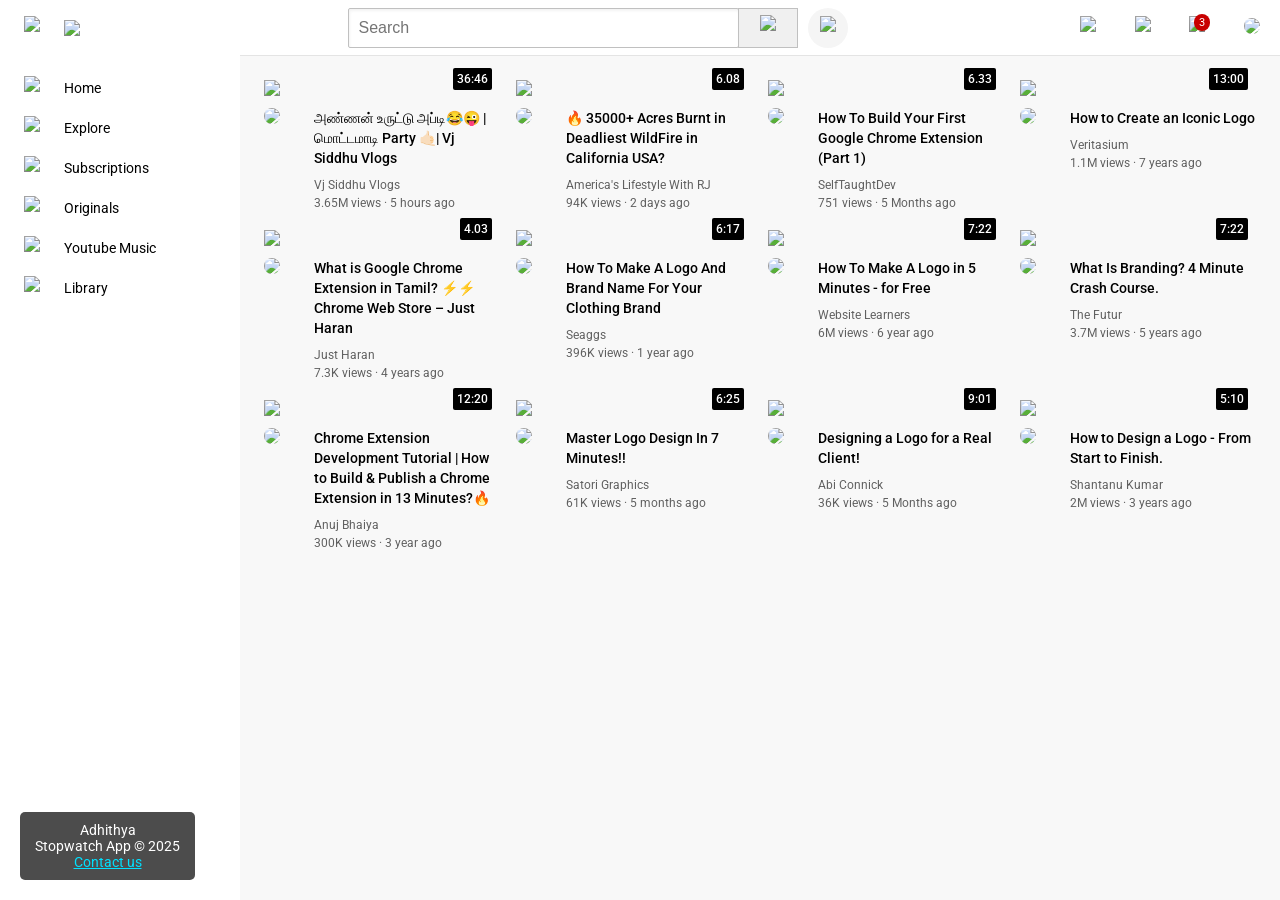
==== index.html @ ae3c33d3 "Create index.html" ====
<!DOCTYPE html>
<html>
    <head>
        <title>
            Youtube Clone
        </title>
        <link rel="preconnect" href="https://fonts.googleapis.com">
        <link rel="preconnect" href="https://fonts.gstatic.com" crossorigin>
        <link href="https://fonts.googleapis.com/css2?family=Roboto:wght@400;500;700&display=swap" rel="stylesheet">
        <link rel="stylesheet" href="youtube-clone-html-css-main/styles/general.css">
        <link rel="stylesheet" href="youtube-clone-html-css-main/styles/header.css">
        <link rel="stylesheet" href="youtube-clone-html-css-main/styles/video.css">
        <link rel="stylesheet" href="youtube-clone-html-css-main/styles/sidebar.css">
    </head>
    <body>
     

        <header class="header">
            <div class="left-section">
                <img class="hamburger-logo" src="icons/hamburger-menu.svg">
                <img class="-logo" src="icons/-logo.gif" style="width: 50;">
            </div>
            <div class="middle-section">
                <input class="search-bar" type="text" placeholder="Search">
                <button class="search-button">
                    <img class="search-icon" src="icons/search.svg">
                    <div class="tooltip">Search</div>
                </button>
                <button class="voice-search-button">
                    <img class="voice-search-icon" src="icons/voice-search-icon.svg">
                    <div class="tooltip">Search with your voice</div>
                </button>
            </div>
            <div class="right-section">
                <div class="upload-icon-container">
                    <img class="upload-icon" src="icons/upload.svg">
                    <div class="tooltip">Create</div>
                </div>
                <div class="youtube-apps-icon-container">
                    <img class="youtube-apps-icon" src="icons/youtube-apps.svg">
                    <div class="tooltip">Youtube apps</div>
                </div>
                <div class="notifications-icon-container">
                    <img class="notifications-icon" src="icons/notifications.svg">
                    <div class="notifications-count">3</div>
                    <div class="tooltip">Notifications</div>
                </div>
               <a href="https://www.linkedin.com/in/adhithya-k-3a6653295?lipi=urn%3Ali%3Apage%3Ad_flagship3_profile_view_base_contact_details%3By1WtShcxSNu%2BGQ4gd4AziQ%3D%3D" target="_blank"> <img class="current-user-picture-icon" src="channel-pictures/my-channel.png"></a>
            </div>
        </header>
        <nav class="sidebar">
            <div class="sidebar-link">
                <img src="icons/home.svg">
                <div>Home</div>
            </div>
            <div class="sidebar-link">
                <img src="icons/explore.svg">
                <div>Explore</div>
            </div>
            <div class="sidebar-link">
                <img src="icons/subscriptions.svg">
                <div>Subscriptions</div>
            </div>
            <div class="sidebar-link">
                <img src="icons/originals.svg">
                <div>Originals</div>
            </div>
            <div class="sidebar-link">
                <img src="icons/youtube-music.svg">
                <div>Youtube Music</div>
            </div>
            <div class="sidebar-link">
                <img src="icons/library.svg">
                <div>Library</div>
            </div>
            <div class="info-details">
                <p style="text-align: center;">Adhithya</p>
                <p>Stopwatch App &copy; 2025</p>
                <p style="text-align: center;"><a href="https://www.linkedin.com/in/adhithya-k-3a6653295?lipi=urn%3Ali%3Apage%3Ad_flagship3_profile_view_base_contact_details%3BVteQeMGeQsmFO7qsarEsOw%3D%3D" target="_blank" style="color: rgb(0, 225, 255);">Contact us </a></p>
            </div>
        </nav>
        <main>
            <section class="video-grid">
                
            <!-- Video cards 1 -> -->

                <div class="video-preview">
                    <div class="thumbnail-row">
                        <a href="https://youtu.be/CMaMKKmS3Z4?si=1f_-nRDfPnjUPB_R" target="_blank" class="video-title-link">
                            <img class="thumbnail" src="thumbnails/thumbnail-1.jpg">
                        </a>
                        <div class="video-time">36:46</div>
                    </div>
                    <div class="video-info-grid">
                        <div class="channel-picture">   
                            <div class="profile-picture-container">
                                <a href="https://www.youtube.com/@VjSiddhuVlog" target="_blank" class="channel-link">
                                    <img class="profile-picture" src="channel-pictures/channel-1.jpg">
                                </a>
                                <div class="channel-tooltip">
                                    <img class="channel-tooltip-picture" src="channel-pictures/channel-1.jpg">
                                    <div class="channel-info-tooltip">
                                        <p class="channel-tooltip-name">Vj Siddhu Vlogs
                                        </p>
                                        <p class="channel-tooltip-stats">3.95M subscribers</p>
                                    </div>
                                </div>
                            </div>                                                                                  
                        </div>
                        <div class="video-info">
                            <a href="https://youtu.be/CMaMKKmS3Z4?si=1f_-nRDfPnjUPB_R" target="_blank" class="video-title-link">
                                <p class="video-title">அண்ணன் உருட்டு அப்டி😂😜 | மொட்டமாடி Party 🤙🏻| Vj Siddhu Vlogs</p>
                            </a>
                            <div class="tooltip-hover">
                                <a href="https://www.youtube.com/@VjSiddhuVlog" target="_blank" class="channel-link">
                                    <p class="video-author">Vj Siddhu Vlogs
                                    </p>
                                </a>                            
                                <p class="video-stats">3.65M views &#183; 5 hours ago</p>
                            </div>
                        </div>
                    </div>
                </div>

                            <!-- Video cards 2 -> -->


                <div class="video-preview">
                    <div class="thumbnail-row">
                        <a href="https://youtu.be/Hmi4TzP9_rs?si=prnJs6POzIrMucr9" target="_blank" class="video-title-link">
                            <img class="thumbnail" src="thumbnails/thumbnail-2.jpg">
                        </a>                        
                        <div class="video-time">6.08</div>
                    </div>
                    <div class="video-info-grid">
                        <div class="channel-picture">
                            <div class="profile-picture-container">
                                <a href="https://www.youtube.com/channel/UCqTSG1c_Pvf1MyWG_rUhBMQ" target="_blank" class="channel-link">
                                    <img class="profile-picture" src="channel-pictures/channel-2.jpg">
                                </a>
                                <div class="channel-tooltip">
                                    <img class="channel-tooltip-picture" src="channel-pictures/channel-2.jpg">
                                    <div class="channel-info-tooltip">
                                        <p class="channel-tooltip-name">America's Lifestyle With RJ</p>
                                        <p class="channel-tooltip-stats">1.12M subscribers</p>
                                    </div>
                                </div>         
                            </div>
                        </div>
                        <div class="video-info">
                            <a href="https://youtu.be/Hmi4TzP9_rs?si=prnJs6POzIrMucr9" target="_blank" class="video-title-link">
                                <p class="video-title">🔥 35000+ Acres Burnt in Deadliest WildFire in California USA?</p>
                            </a>
                            <a href="https://www.youtube.com/channel/UCqTSG1c_Pvf1MyWG_rUhBMQ" target="_blank" class="channel-link">
                                <p class="video-author">America's Lifestyle With RJ</p>
                            </a>                            
                            <p class="video-stats">94K views &#183; 2 days ago</p>
                        </div>
                    </div>
                </div>

                            <!-- Video cards 3 -> -->



                <div class="video-preview">
                    <div class="thumbnail-row">
                        <a href="https://youtu.be/3ehx3HFo9_4?si=J677e0_p5Lvfm_5h" target="_blank" class="video-title-link">
                            <img class="thumbnail" src="thumbnails/thumbnail-3.jpg">
                        </a>                        
                        <div class="video-time">6.33</div>
                    </div>
                    <div class="video-info-grid">
                        <div class="channel-picture">
                            <div class="profile-picture-container">
                                <a href="https://www.youtube.com/@self-taughtdev" target="_blank" class="channel-link">
                                    <img class="profile-picture" src="channel-pictures/channel-3.jpg">
                                </a>
                                <div class="channel-tooltip">
                                    <img class="channel-tooltip-picture" src="channel-pictures/channel-3.jpg">
                                    <div class="channel-info-tooltip">
                                        <p class="channel-tooltip-name">
                                            SelfTaughtDev</p>
                                        <p class="channel-tooltip-stats">15.5K subscribers</p>
                                    </div>
                                </div>
                            </div>
                        </div>
                        <div class="video-info">
                            <a href="https://youtu.be/3ehx3HFo9_4?si=J677e0_p5Lvfm_5h" target="_blank" class="video-title-link">
                                <p class="video-title">How To Build Your First Google Chrome Extension (Part 1)</p></a>
                            <a href="https://www.youtube.com/@self-taughtdev" target="_blank" class="channel-link">
                                <p class="video-author">SelfTaughtDev</p></a>                            
                            <p class="video-stats">751 views &#183; 5 Months ago</p>
                        </div>
                    </div>
                </div>


                            <!-- Video cards 4 -> -->

                <div class="video-preview">
                    <div class="thumbnail-row">
                        <a href="https://youtu.be/kM5ScBw_JEk?si=seyk3LcPkMfWLBf-" target="_blank" class="video-title-link">
                            <img class="thumbnail" src="thumbnails/thumbnail-4.jpg">
                        </a>                        
                        <div class="video-time">13:00</div>
                    </div>
                    <div class="video-info-grid">
                        <div class="channel-picture">
                            <div class="profile-picture-container">
                                <a href="https://www.youtube.com/c/veritasium" target="_blank" class="channel-link">
                                    <img class="profile-picture" src="channel-pictures/channel-4.jpg">
                                </a>
                                <div class="channel-tooltip">
                                    <img class="channel-tooltip-picture" src="channel-pictures/channel-4.jpg">
                                    <div class="channel-info-tooltip">
                                        <p class="channel-tooltip-name">Veritasium</p>
                                        <p class="channel-tooltip-stats">6.50M subscribers</p>
                                    </div>
                                </div>
                            </div>
                        </div>
                        <div class="video-info">
                            <a href="https://youtu.be/kM5ScBw_JEk?si=seyk3LcPkMfWLBf-" target="_blank" class="video-title-link">
                                <p class="video-title">How to Create an Iconic Logo</p>
                            </a>
                            <a href="https://www.youtube.com/c/veritasium" target="_blank" class="channel-link">
                                <p class="video-author">Veritasium</p>
                            </a>                            
                            <p class="video-stats">1.1M views &#183; 7 years ago</p>
                        </div>
                    </div>
                </div>

                            <!-- Video cards 5 -> -->


                <div class="video-preview">
                    <div class="thumbnail-row">
                        <a href="https://youtu.be/ptufCcH710A?si=et20--_warKLgQ0u" target="_blank" class="video-title-link">
                            <img class="thumbnail" src="thumbnails/thumbnail-5.jpg">
                        </a>                        
                        <div class="video-time">4.03</div>
                    </div>
                    <div class="video-info-grid">
                        <div class="channel-picture">
                            <div class="profile-picture-container">
                                <a href="https://www.youtube.com/@JustHaran" target="_blank" class="channel-link">
                                    <img class="profile-picture" src="channel-pictures/channel-5.jpg">
                                </a>
                                <div class="channel-tooltip">
                                    <img class="channel-tooltip-picture" src="channel-pictures/channel-5.jpg">
                                    <div class="channel-info-tooltip">
                                        <p class="channel-tooltip-name">Just Haran</p>
                                        <p class="channel-tooltip-stats">34.3K subscribers</p>
                                    </div>
                                </div>
                            </div>
                        </div>
                        <div class="video-info">
                            <a href="https://youtu.be/ptufCcH710A?si=et20--_warKLgQ0u" target="_blank" class="video-title-link">
                                <p class="video-title">What is Google Chrome Extension in Tamil? ⚡⚡ Chrome Web Store – Just Haran</p></a>
                            <a href="https://www.youtube.com/@JustHaran" target="_blank" class="channel-link">
                                <p class="video-author">Just Haran</p>
                            </a>                            
                            <p class="video-stats">7.3K views &#183; 4 years ago</p>
                        </div>
                    </div>
                </div>

                            <!-- Video cards 6 -> -->

                <div class="video-preview">
                    <div class="thumbnail-row">
                        <a href="https://youtu.be/DgB5VTJvzg4?si=lVCG339XdiGOmxZL" target="_blank" class="video-title-link">
                            <img class="thumbnail" src="thumbnails/thumbnail-6.jpg">
                        </a>                        
                        <div class="video-time">6:17</div>
                    </div>
                    <div class="video-info-grid">
                        <div class="channel-picture">
                            <div class="profile-picture-container">
                                <a href="https://www.youtube.com/@seaggs" target="_blank" class="channel-link">
                                    <img class="profile-picture" src="channel-pictures/channel-6.jpg">
                                </a>
                                <div class="channel-tooltip">
                                    <img class="channel-tooltip-picture" src="channel-pictures/channel-6.jpg">
                                    <div class="channel-info-tooltip">
                                        <p class="channel-tooltip-name">Seaggs</p>
                                        <p class="channel-tooltip-stats">153K subscribers</p>
                                    </div>
                                </div>
                            </div>
                        </div>
                        <div class="video-info">
                            <a href="https://youtu.be/DgB5VTJvzg4?si=lVCG339XdiGOmxZL" target="_blank" class="video-title-link">
                                <p class="video-title">How To Make A Logo And Brand Name For Your Clothing Brand</p></a>
                            <a href="https://www.youtube.com/@seaggs" target="_blank" class="channel-link">
                                <p class="video-author">Seaggs</p>
                            </a>                            
                            <p class="video-stats">396K views &#183; 1 year ago</p>
                        </div>
                    </div>
                </div>
                            <!-- Video cards 7 -> -->


                <div class="video-preview">
                    <div class="thumbnail-row">
                        <a href="https://youtu.be/wVrEeImyg_E?si=zjTmzVFtwUdtkwNs" target="_blank" class="video-title-link">
                            <img class="thumbnail" src="thumbnails/thumbnail-7.jpg">
                        </a>                        
                        <div class="video-time">7:22</div>
                    </div>
                    <div class="video-info-grid">
                        <div class="channel-picture">
                            <div class="profile-picture-container">
                                <a href="https://www.youtube.com/@WebsiteLearners" target="_blank" class="channel-link">
                                    <img class="profile-picture" src="channel-pictures/channel-7.jpg">
                                </a>
                                <div class="channel-tooltip">
                                    <img class="channel-tooltip-picture" src="channel-pictures/channel-7.jpg">
                                    <div class="channel-info-tooltip">
                                        <p class="channel-tooltip-name">Website Learners</p>
                                        <p class="channel-tooltip-stats">6.56M subscribers</p>
                                    </div>
                                </div>
                            </div>
                        </div>
                        <div class="video-info">
                            <a href="https://youtu.be/wVrEeImyg_E?si=zjTmzVFtwUdtkwNs" target="_blank" class="video-title-link">
                                <p class="video-title">How To Make A Logo in 5 Minutes - for Free</p>
                            </a>
                            <a href="https://www.youtube.com/@WebsiteLearners" target="_blank" class="channel-link">
                                <p class="video-author">Website Learners</p>
                            </a>                            
                            <p class="video-stats">6M views &#183; 6 year ago</p>
                        </div>
                    </div>
                </div>

                                <!-- Video cards 8 -> -->


                <div class="video-preview">
                    <div class="thumbnail-row">
                        <a href="https://youtu.be/sO4te2QNsHY?si=ajjjCKynhSDgZb9v" target="_blank" class="video-title-link">
                            <img class="thumbnail" src="thumbnails/thumbnail-8.jpg">
                        </a>                        
                        <div class="video-time">7:22</div>
                    </div>
                    <div class="video-info-grid">
                        <div class="channel-picture">
                            <div class="profile-picture-container">
                                <a href="https://www.youtube.com/@thefutur" target="_blank" class="channel-link">
                                    <img class="profile-picture" src="channel-pictures/channel-8.jpg">
                                </a>
                                <div class="channel-tooltip">
                                    <img class="channel-tooltip-picture" src="channel-pictures/channel-8.jpg">
                                    <div class="channel-info-tooltip">
                                        <p class="channel-tooltip-name">
                                            Website Learners
                                            </p>
                                        <p class="channel-tooltip-stats">2.41M subscribers</p>
                                    </div>
                                </div>
                            </div>
                        </div>
                        <div class="video-info">
                            <a href="https://youtu.be/sO4te2QNsHY?si=ajjjCKynhSDgZb9v" target="_blank" class="video-title-link">
                                <p class="video-title">What Is Branding? 4 Minute Crash Course.</p>
                            </a>
                            <a href="https://www.youtube.com/@thefutur" target="_blank" class="channel-link">
                                <p class="video-author">The Futur</p>
                            </a>
                            <p class="video-stats">3.7M views &#183; 5 years ago</p>
                        </div>
                    </div>
                </div>

                <!-- Video cards 9 -> -->


                <div class="video-preview">
                    <div class="thumbnail-row">
                        <a href="https://youtu.be/gtF2nHVjqFk?si=Ef_u1cssnAe6Bif5" target="_blank" class="video-title-link">
                            <img class="thumbnail" src="thumbnails/thumbnail-9.jpg">
                        </a>                        
                        <div class="video-time">12:20</div>
                    </div>
                    <div class="video-info-grid">
                        <div class="channel-picture">
                            <div class="profile-picture-container">
                                <a href="https://www.youtube.com/@AnujBhaiya" target="_blank" class="channel-link">
                                    <img class="profile-picture" src="channel-pictures/channel-9.jpg">
                                </a>
                                <div class="channel-tooltip">
                                    <img class="channel-tooltip-picture" src="channel-pictures/channel-9.jpg">
                                    <div class="channel-info-tooltip">
                                        <p class="channel-tooltip-name">Anuj Bhaiya</p>
                                        <p class="channel-tooltip-stats">2.63M subscribers</p>
                                    </div>
                                </div>
                            </div>
                        </div>
                        <div class="video-info">
                            <a href="https://youtu.be/gtF2nHVjqFk?si=Ef_u1cssnAe6Bif5" target="_blank" class="video-title-link">
                                <p class="video-title">Chrome Extension Development Tutorial | How to Build & Publish a Chrome Extension in 13 Minutes?🔥</p>
                            </a>
                            <a href="https://www.youtube.com/@AnujBhaiya" target="_blank" class="channel-link">
                                <p class="video-author">Anuj Bhaiya</p></a>
                            <p class="video-stats">300K views &#183; 3 year ago</p>
                        </div>
                    </div>
                </div>

                            <!-- Video cards 10 -> -->

                <div class="video-preview">
                    <div class="thumbnail-row">
                        <a href="https://youtu.be/M_LOV--vwqo?si=SknSGiLSmOjgs3eN" target="_blank" class="video-title-link">
                            <img class="thumbnail" src="thumbnails/thumbnail-10.jpg">
                        </a>                        
                        <div class="video-time">6:25</div>
                    </div>
                    <div class="video-info-grid">
                        <div class="channel-picture">
                            <div class="profile-picture-container">
                                <a href="https://www.youtube.com/@SatoriGraphics" target="_blank" class="channel-link">
                                    <img class="profile-picture" src="channel-pictures/channel-10.jpg">
                                </a>
                                <div class="channel-tooltip">
                                    <img class="channel-tooltip-picture" src="channel-pictures/channel-10.jpg">
                                    <div class="channel-info-tooltip">
                                        <p class="channel-tooltip-name">Satori Graphics</p>
                                        <p class="channel-tooltip-stats">1.36M subscribers</p>
                                    </div>
                                </div>
                            </div>
                        </div>
                        <div class="video-info">
                            <a href="https://youtu.be/M_LOV--vwqo?si=SknSGiLSmOjgs3eN" target="_blank" class="video-title-link">
                                <p class="video-title">Master Logo Design In 7 Minutes!!</p>
                            </a>
                            <a href="https://www.youtube.com/@SatoriGraphics" target="_blank" class="channel-link">
                                <p class="video-author">Satori Graphics</p>
                            </a>                            
                            <p class="video-stats">61K views &#183; 5 months ago</p>
                        </div>
                    </div>
                </div>

                            <!-- Video cards 11 -> -->



                <div class="video-preview">
                    <div class="thumbnail-row">
                        <a href="https://youtu.be/dsWaLh8ESnw?si=bddHm0DS28k1CfIu" target="_blank" class="video-title-link">
                            <img class="thumbnail" src="thumbnails/thumbnail-11.jpg">
                        </a>                    
                        <div class="video-time">9:01</div>
                    </div>
                    <div class="video-info-grid">
                        <div class="channel-picture">
                            <div class="profile-picture-container">
                                <a href="https://www.youtube.com/@abiconnick" target="_blank" class="channel-link">
                                    <img class="profile-picture" src="channel-pictures/channel-11.jpg">
                                </a>
                                <div class="channel-tooltip">
                                    <img class="channel-tooltip-picture" src="channel-pictures/channel-11.jpg">
                                    <div class="channel-info-tooltip">
                                        <p class="channel-tooltip-name">Abi Connick
                                        </p>
                                        <p class="channel-tooltip-stats">279K subscribers</p>
                                    </div>
                                </div>
                            </div>
                        </div>
                        <div class="video-info">
                            <a href="https://youtu.be/dsWaLh8ESnw?si=bddHm0DS28k1CfIu" target="_blank" class="video-title-link">
                                <p class="video-title">Designing a Logo for a Real Client!</p>
                            </a>
                            <a href="https://www.youtube.com/@abiconnick" target="_blank" class="channel-link">
                                <p class="video-author">Abi Connick
                                </p>
                            </a>                            
                            <p class="video-stats">36K views &#183; 5 Months ago</p>
                        </div>
                    </div>
                </div>

                            <!-- Video cards 12 -> -->



                <div class="video-preview">
                    <div class="thumbnail-row">
                        <a href="https://youtu.be/TF4_T7yMTOA?si=L9xnKpq-AgBtlz5s" target="_blank" class="video-title-link">
                            <img class="thumbnail" src="thumbnails/thumbnail-12.jpg">
                        </a>                        
                        <div class="video-time">5:10</div>
                    </div>
                    <div class="video-info-grid">
                        <div class="channel-picture">
                            <div class="profile-picture-container">
                                <a href="https://www.youtube.com/@ShantanuKumar" target="_blank" class="channel-link">
                                    <img class="profile-picture" src="channel-pictures/channel-12.jpg">
                                </a>
                                <div class="channel-tooltip">
                                    <img class="channel-tooltip-picture" src="channel-pictures/channel-12.jpg">
                                    <div class="channel-info-tooltip">
                                        <p class="channel-tooltip-name">
                                            Shantanu Kumar
                                            </p>
                                        <p class="channel-tooltip-stats">331K subscribers</p>
                                    </div>
                                </div>
                            </div>
                        </div>
                        <div class="video-info">
                            <a href="https://youtu.be/TF4_T7yMTOA?si=L9xnKpq-AgBtlz5s" target="_blank" class="video-title-link">
                                <p class="video-title">How to Design a Logo - From Start to Finish.</p>
                            </a>                        
                            <a href="https://www.youtube.com/@ShantanuKumar" target="_blank" class="channel-link">
                                <p class="video-author">
                                    Shantanu Kumar
                                    </p>
                            </a>                            
                            <p class="video-stats">2M views &#183; 3 years ago</p>
                        </div>
                    </div>
                </div>
            </section>
        </main>
    </body>
</html>
---- youtube-clone-html-css-main/styles/general.css ----
p {
    font-family: Roboto, Arial;
    margin-top: 0;
    margin-bottom: 0;
}

body {
    font-family: Roboto, Arial;
    margin: 0;
    padding-top: 80px;
    padding-left: 96px;
    padding-right: 24px;
    background-color: rgb(248, 248, 248);
}

@media (min-width: 1200.1px) {
    /* Either use margin-left or padding-left. Effects of
    both are same. */
    body {
        margin-left: 168px;
        /* padding-left: 280px; */
    } 
}

.info-details {
    position: fixed;
    bottom: 20px;
    left: 20px;
    background: rgba(0, 0, 0, 0.7);
    color: white;
    padding: 10px 15px;
    border-radius: 5px;
    font-size: 14px;
    z-index: 1;
    text-align: right;
}
---- youtube-clone-html-css-main/styles/header.css ----
.header {
    height: 55px;
    display: flex;
    flex-direction: row;
    justify-content: space-between;
    position: fixed;
    top: 0;
    left: 0;
    right: 0;
    background-color: white;
    border-bottom-width: 1px;
    border-bottom-style: solid;
    border-bottom-color: rgb(228, 228, 228);
    z-index: 100;
}

.left-section {
    display: flex;
    align-items: center;
}

.hamburger-logo {
    height: 24px;
    margin-right: 24px;
    margin-left: 24px;
}

.hamburger-logo:hover,
.youtube-logo:hover,
.search-button:hover,
.voice-search-button:hover,
.upload-icon:hover,
.youtube-apps-icon:hover,
.notifications-icon:hover,
.notifications-count:hover,
.current-user-picture-icon:hover {
    cursor: pointer;
}

.youtube-logo {
    height: 20px;
}

.middle-section {
    flex: 1;
    margin-right: 35px;
    margin-left: 70px;
    max-width: 500px;
    display: flex;
    align-items: center;
}

.search-bar {
    flex: 1;
    height: 36px;
    padding-left: 10px;
    font-size: 16px;
    border: 1px solid rgb(192, 192, 192);
    border-radius: 2px;
    box-shadow: inset 1px 2px 3px rgba(0, 0, 0, 0.05);
    width: 0;
}

.search-bar::placeholder {
    font-size: 16px;
}

.search-button {
    height: 40px;
    width: 60px;
    background-color: rgb(240, 240, 240);
    border-width: 1px;
    border-style: solid;
    border-color: rgb(192, 192, 192);
    margin-left: -1px;
    margin-right: 10px;
}

.search-button,
.voice-search-button,
.upload-icon-container,
.youtube-apps-icon-container,
.notifications-icon-container {
    position: relative;
    display: flex;
    justify-content: center;
    align-items: center;
}

.search-icon {
    height: 25px;
}

.search-button .tooltip,
.voice-search-button .tooltip,
.upload-icon-container .tooltip,
.youtube-apps-icon-container .tooltip,
.notifications-icon-container .tooltip{
    position: absolute;
    background-color: gray;
    color: white;
    padding-top: 4px;
    padding-bottom: 4px;
    padding-left: 8px;
    padding-right: 8px;
    border-radius: 2px;
    font-size: 12px;
    bottom: -30px;
    opacity: 0;
    transition: opacity 0.15s;
    pointer-events: none;
    white-space: nowrap;
}

.search-button:hover .tooltip,
.voice-search-button:hover .tooltip,
.upload-icon-container:hover .tooltip,
.youtube-apps-icon-container:hover .tooltip,
.notifications-icon-container:hover .tooltip{
    opacity: 1;
}

.voice-search-button {
    height: 40px;
    width: 40px;
    border-radius: 20px;
    border: none;
    background-color: rgb(245, 245, 245);
}

.voice-search-icon {
    height: 24px;
}

.right-section {
    width: 180px;
    margin-right: 20px;
    display: flex;
    align-items: center;
    justify-content: space-between;
    flex-shrink: 0;
}

.upload-icon {
    height: 24px;
}

.youtube-apps-icon {
    height: 24px;
}

.notifications-icon-container {
    position: relative;
}

.notifications-icon {
    height: 24px;
}

.notifications-count {
    position: absolute;
    right: -5px;
    top: -2px;
    border-radius: 10px;
    background-color: rgb(200, 0, 0);
    color: white;
    font-size: 11px;
    padding-left: 5px;
    padding-right: 5px;
    padding-top: 2px;
    padding-bottom: 2px;
}

.current-user-picture-icon {
    height: 32px;
    border-radius: 16px;
}
---- youtube-clone-html-css-main/styles/video.css ----
.video-grid {
    display: grid;
    grid-template-columns: 1fr 1fr 1fr;
    column-gap: 16px;
    row-gap: 20px;
}

@media (max-width: 750px){
    .video-grid {
        grid-template-columns: 1fr 1fr;
    }
}

@media (min-width: 751px) and (max-width: 999px) {
    .video-grid {
        grid-template-columns: 1fr 1fr 1fr;
    }
}

@media (min-width: 1000px) {
    .video-grid {
        grid-template-columns: 1fr 1fr 1fr 1fr;
    }
    .video-title {
        font-size: 16px;
        line-height: 24px;
    }
    .video-stats,
    .video-author {
        font-size: 14px;
    }
}

.thumbnail {
    width: 100%;
}

.thumbnail-row {
    margin-bottom: 8px;
    position: relative;
}

.video-time {
    font-size: 12px;
    font-weight: 500;
    padding: 4px;
    border-radius: 2px;
    background-color: black;
    color: white;
    position: absolute;
    bottom: 10px;
    right: 8px;
}

.video-info-grid {
    display: grid;
    grid-template-columns: 50px 1fr;
}

.profile-picture {
    width: 36px;
    border-radius: 50px;
}

.video-title-link,
.channel-link {
    text-decoration: none;
    color: black;
}

.video-title {
    margin-top: 0;
    font-size: 14px;
    font-weight: 500;
    line-height: 20px;
    margin-bottom: 10px;
}

.video-author,
.video-stats {
    font-size: 12px;
    color: rgb(96, 96, 96);
}

.video-author {
    margin-bottom: 4px;
}

.thumbnail:hover,
.profile-picture:hover,
.video-title:hover,
.video-author:hover {
    cursor: pointer;
}

.profile-picture-container {
    position: relative;
    display: inline-block;
}

.profile-picture-container:hover .channel-tooltip {
    opacity: 1;
}

.channel-tooltip {
    display: flex;
    flex-direction: row;
    align-items: center;
    background-color: white;
    width: 200px;
    padding: 12px 12px;
    box-shadow: 2px 3px 10px rgba(0, 0, 0, 0.3);
    border-radius: 6px;
    position: absolute;
    top: 50px;
    z-index: 300;
    opacity: 0;
    transition: opacity 0.15s;
    pointer-events: none;   
}

.channel-tooltip-picture {
    width: 50px;
    height: 50px;
    border-radius: 50px;
    margin-right: 8px;
}

.channel-tooltip-name {
    font-family: Roboto, Arial;
    font-weight: bold;
    font-size: 16px;
    margin-bottom: 4px;
}

.channel-tooltip-stats {
    font-family: Roboto, Arial;
    color: rgb(96, 96, 96);
    font-size: 14px;
}
---- youtube-clone-html-css-main/styles/sidebar.css ----
@media (max-width: 1200px) {
    .sidebar {
            position: fixed;
            left: 0;
            bottom: 0;
            top: 55px;
            background-color: white;
            width: 72px;
            z-index: 200;
            padding-top: 5px;
        }
    
    .sidebar-link {
        height: 74px;
        display: flex;
        justify-content: center;
        align-items: center;
        flex-direction: column;
        cursor: pointer;
    }

    .sidebar-link:hover {
        background-color: rgb(235, 235, 235);
    }

    .sidebar-link img {
        height: 24px;
        margin-bottom: 4px;
    }

    .sidebar-link div {
        font-family: Roboto, Arial;
        font-size: 10px;
    }
}

@media (min-width: 1200.1px) {
    .sidebar {
        position: fixed;
        left: 0;
        bottom: 0;
        top: 55px;
        background-color: white;
        width: 240px;
        z-index: 200;
        padding-top: 13px;
    }

    .sidebar-link {
        display: flex;
        flex-direction: row;
        align-items: center;
        cursor: pointer;
        padding: 8px 24px;
    }

    .sidebar-link:hover {
        background-color: rgb(235, 235, 235);
    }
    
    .sidebar-link img {
        height: 24px;
        margin-right: 24px;
    }

    .sidebar-link div {
        font-family: Roboto, Arial;
        font-size: 14px;
    }
}
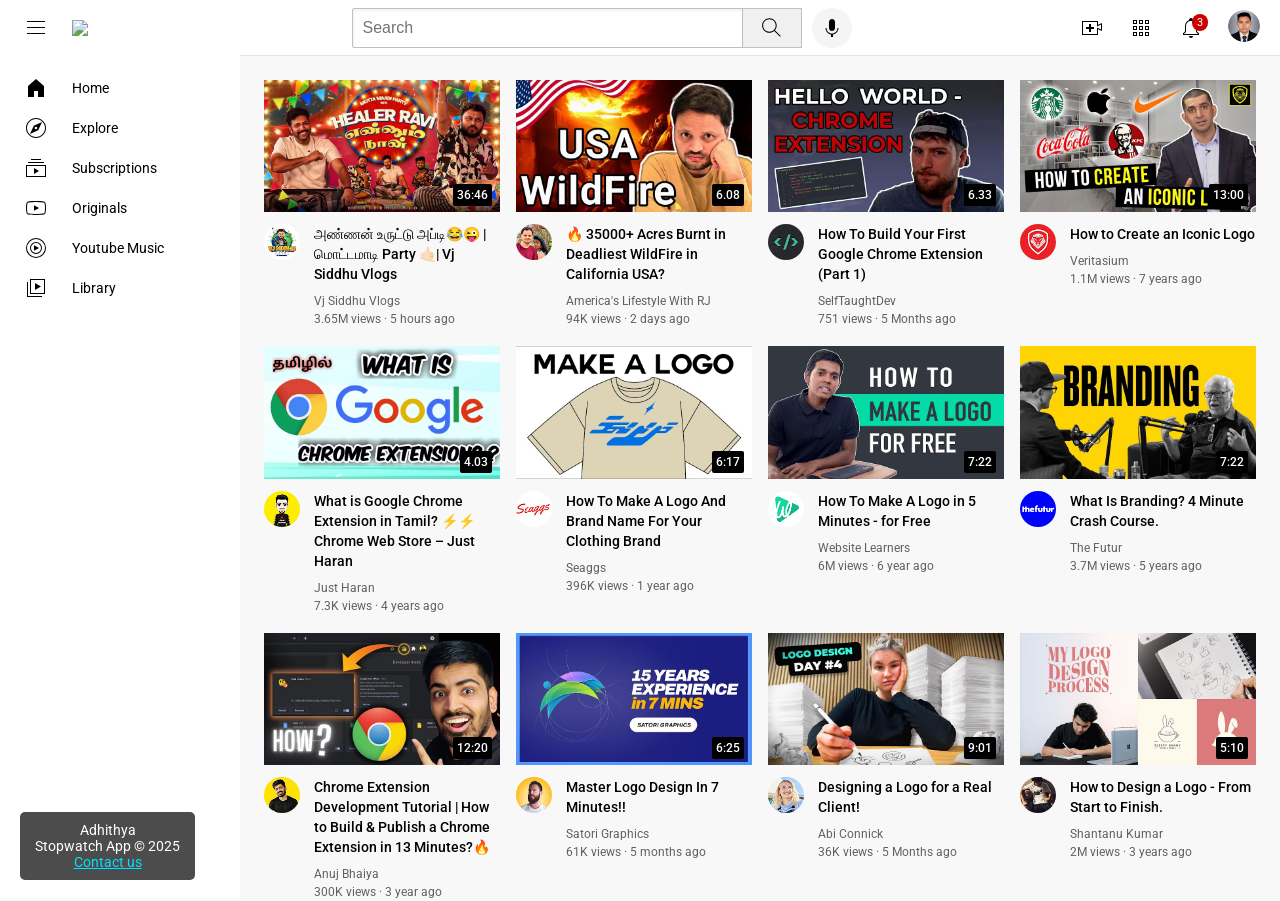
==== commit ba55137a: "Update index.html" ====
--- a/index.html
+++ b/index.html
@@ -17,60 +17,60 @@
 
         <header class="header">
             <div class="left-section">
-                <img class="hamburger-logo" src="icons/hamburger-menu.svg">
-                <img class="-logo" src="icons/-logo.gif" style="width: 50;">
+                <img class="hamburger-logo" src="youtube-clone-html-css-main/icons/hamburger-menu.svg">
+                <img class="-logo" src="youtube-clone-html-css-main/icons/-logo.gif" style="width: 50;">
             </div>
             <div class="middle-section">
                 <input class="search-bar" type="text" placeholder="Search">
                 <button class="search-button">
-                    <img class="search-icon" src="icons/search.svg">
+                    <img class="search-icon" src="youtube-clone-html-css-main/icons/search.svg">
                     <div class="tooltip">Search</div>
                 </button>
                 <button class="voice-search-button">
-                    <img class="voice-search-icon" src="icons/voice-search-icon.svg">
+                    <img class="voice-search-icon" src="youtube-clone-html-css-main/icons/voice-search-icon.svg">
                     <div class="tooltip">Search with your voice</div>
                 </button>
             </div>
             <div class="right-section">
                 <div class="upload-icon-container">
-                    <img class="upload-icon" src="icons/upload.svg">
+                    <img class="upload-icon" src="youtube-clone-html-css-main/icons/upload.svg">
                     <div class="tooltip">Create</div>
                 </div>
                 <div class="youtube-apps-icon-container">
-                    <img class="youtube-apps-icon" src="icons/youtube-apps.svg">
+                    <img class="youtube-apps-icon" src="youtube-clone-html-css-main/icons/youtube-apps.svg">
                     <div class="tooltip">Youtube apps</div>
                 </div>
                 <div class="notifications-icon-container">
-                    <img class="notifications-icon" src="icons/notifications.svg">
+                    <img class="notifications-icon" src="youtube-clone-html-css-main/icons/notifications.svg">
                     <div class="notifications-count">3</div>
                     <div class="tooltip">Notifications</div>
                 </div>
-               <a href="https://www.linkedin.com/in/adhithya-k-3a6653295?lipi=urn%3Ali%3Apage%3Ad_flagship3_profile_view_base_contact_details%3By1WtShcxSNu%2BGQ4gd4AziQ%3D%3D" target="_blank"> <img class="current-user-picture-icon" src="channel-pictures/my-channel.png"></a>
+               <a href="https://www.linkedin.com/in/adhithya-k-3a6653295?lipi=urn%3Ali%3Apage%3Ad_flagship3_profile_view_base_contact_details%3By1WtShcxSNu%2BGQ4gd4AziQ%3D%3D" target="_blank"> <img class="current-user-picture-icon" src="youtube-clone-html-css-main/channel-pictures/my-channel.png"></a>
             </div>
         </header>
         <nav class="sidebar">
             <div class="sidebar-link">
-                <img src="icons/home.svg">
+                <img src="youtube-clone-html-css-main/icons/home.svg">
                 <div>Home</div>
             </div>
             <div class="sidebar-link">
-                <img src="icons/explore.svg">
+                <img src="youtube-clone-html-css-main/icons/explore.svg">
                 <div>Explore</div>
             </div>
             <div class="sidebar-link">
-                <img src="icons/subscriptions.svg">
+                <img src="youtube-clone-html-css-main/icons/subscriptions.svg">
                 <div>Subscriptions</div>
             </div>
             <div class="sidebar-link">
-                <img src="icons/originals.svg">
+                <img src="youtube-clone-html-css-main/icons/originals.svg">
                 <div>Originals</div>
             </div>
             <div class="sidebar-link">
-                <img src="icons/youtube-music.svg">
+                <img src="youtube-clone-html-css-main/icons/youtube-music.svg">
                 <div>Youtube Music</div>
             </div>
             <div class="sidebar-link">
-                <img src="icons/library.svg">
+                <img src="youtube-clone-html-css-main/icons/library.svg">
                 <div>Library</div>
             </div>
             <div class="info-details">
@@ -87,7 +87,7 @@
                 <div class="video-preview">
                     <div class="thumbnail-row">
                         <a href="https://youtu.be/CMaMKKmS3Z4?si=1f_-nRDfPnjUPB_R" target="_blank" class="video-title-link">
-                            <img class="thumbnail" src="thumbnails/thumbnail-1.jpg">
+                            <img class="thumbnail" src="youtube-clone-html-css-main/thumbnails/thumbnail-1.jpg">
                         </a>
                         <div class="video-time">36:46</div>
                     </div>
@@ -95,10 +95,10 @@
                         <div class="channel-picture">   
                             <div class="profile-picture-container">
                                 <a href="https://www.youtube.com/@VjSiddhuVlog" target="_blank" class="channel-link">
-                                    <img class="profile-picture" src="channel-pictures/channel-1.jpg">
-                                </a>
-                                <div class="channel-tooltip">
-                                    <img class="channel-tooltip-picture" src="channel-pictures/channel-1.jpg">
+                                    <img class="profile-picture" src="youtube-clone-html-css-main/channel-pictures/channel-1.jpg">
+                                </a>
+                                <div class="channel-tooltip">
+                                    <img class="channel-tooltip-picture" src="youtube-clone-html-css-main/channel-pictures/channel-1.jpg">
                                     <div class="channel-info-tooltip">
                                         <p class="channel-tooltip-name">Vj Siddhu Vlogs
                                         </p>
@@ -128,7 +128,7 @@
                 <div class="video-preview">
                     <div class="thumbnail-row">
                         <a href="https://youtu.be/Hmi4TzP9_rs?si=prnJs6POzIrMucr9" target="_blank" class="video-title-link">
-                            <img class="thumbnail" src="thumbnails/thumbnail-2.jpg">
+                            <img class="thumbnail" src="youtube-clone-html-css-main/thumbnails/thumbnail-2.jpg">
                         </a>                        
                         <div class="video-time">6.08</div>
                     </div>
@@ -136,10 +136,10 @@
                         <div class="channel-picture">
                             <div class="profile-picture-container">
                                 <a href="https://www.youtube.com/channel/UCqTSG1c_Pvf1MyWG_rUhBMQ" target="_blank" class="channel-link">
-                                    <img class="profile-picture" src="channel-pictures/channel-2.jpg">
-                                </a>
-                                <div class="channel-tooltip">
-                                    <img class="channel-tooltip-picture" src="channel-pictures/channel-2.jpg">
+                                    <img class="profile-picture" src="youtube-clone-html-css-main/channel-pictures/channel-2.jpg">
+                                </a>
+                                <div class="channel-tooltip">
+                                    <img class="channel-tooltip-picture" src="youtube-clone-html-css-main/channel-pictures/channel-2.jpg">
                                     <div class="channel-info-tooltip">
                                         <p class="channel-tooltip-name">America's Lifestyle With RJ</p>
                                         <p class="channel-tooltip-stats">1.12M subscribers</p>
@@ -166,7 +166,7 @@
                 <div class="video-preview">
                     <div class="thumbnail-row">
                         <a href="https://youtu.be/3ehx3HFo9_4?si=J677e0_p5Lvfm_5h" target="_blank" class="video-title-link">
-                            <img class="thumbnail" src="thumbnails/thumbnail-3.jpg">
+                            <img class="thumbnail" src="youtube-clone-html-css-main/thumbnails/thumbnail-3.jpg">
                         </a>                        
                         <div class="video-time">6.33</div>
                     </div>
@@ -174,10 +174,10 @@
                         <div class="channel-picture">
                             <div class="profile-picture-container">
                                 <a href="https://www.youtube.com/@self-taughtdev" target="_blank" class="channel-link">
-                                    <img class="profile-picture" src="channel-pictures/channel-3.jpg">
-                                </a>
-                                <div class="channel-tooltip">
-                                    <img class="channel-tooltip-picture" src="channel-pictures/channel-3.jpg">
+                                    <img class="profile-picture" src="youtube-clone-html-css-main/channel-pictures/channel-3.jpg">
+                                </a>
+                                <div class="channel-tooltip">
+                                    <img class="channel-tooltip-picture" src="youtube-clone-html-css-main/channel-pictures/channel-3.jpg">
                                     <div class="channel-info-tooltip">
                                         <p class="channel-tooltip-name">
                                             SelfTaughtDev</p>
@@ -202,7 +202,7 @@
                 <div class="video-preview">
                     <div class="thumbnail-row">
                         <a href="https://youtu.be/kM5ScBw_JEk?si=seyk3LcPkMfWLBf-" target="_blank" class="video-title-link">
-                            <img class="thumbnail" src="thumbnails/thumbnail-4.jpg">
+                            <img class="thumbnail" src="youtube-clone-html-css-main/thumbnails/thumbnail-4.jpg">
                         </a>                        
                         <div class="video-time">13:00</div>
                     </div>
@@ -210,10 +210,10 @@
                         <div class="channel-picture">
                             <div class="profile-picture-container">
                                 <a href="https://www.youtube.com/c/veritasium" target="_blank" class="channel-link">
-                                    <img class="profile-picture" src="channel-pictures/channel-4.jpg">
-                                </a>
-                                <div class="channel-tooltip">
-                                    <img class="channel-tooltip-picture" src="channel-pictures/channel-4.jpg">
+                                    <img class="profile-picture" src="youtube-clone-html-css-main/channel-pictures/channel-4.jpg">
+                                </a>
+                                <div class="channel-tooltip">
+                                    <img class="channel-tooltip-picture" src="youtube-clone-html-css-main/channel-pictures/channel-4.jpg">
                                     <div class="channel-info-tooltip">
                                         <p class="channel-tooltip-name">Veritasium</p>
                                         <p class="channel-tooltip-stats">6.50M subscribers</p>
@@ -239,7 +239,7 @@
                 <div class="video-preview">
                     <div class="thumbnail-row">
                         <a href="https://youtu.be/ptufCcH710A?si=et20--_warKLgQ0u" target="_blank" class="video-title-link">
-                            <img class="thumbnail" src="thumbnails/thumbnail-5.jpg">
+                            <img class="thumbnail" src="youtube-clone-html-css-main/thumbnails/thumbnail-5.jpg">
                         </a>                        
                         <div class="video-time">4.03</div>
                     </div>
@@ -247,10 +247,10 @@
                         <div class="channel-picture">
                             <div class="profile-picture-container">
                                 <a href="https://www.youtube.com/@JustHaran" target="_blank" class="channel-link">
-                                    <img class="profile-picture" src="channel-pictures/channel-5.jpg">
-                                </a>
-                                <div class="channel-tooltip">
-                                    <img class="channel-tooltip-picture" src="channel-pictures/channel-5.jpg">
+                                    <img class="profile-picture" src="youtube-clone-html-css-main/channel-pictures/channel-5.jpg">
+                                </a>
+                                <div class="channel-tooltip">
+                                    <img class="channel-tooltip-picture" src="youtube-clone-html-css-main/channel-pictures/channel-5.jpg">
                                     <div class="channel-info-tooltip">
                                         <p class="channel-tooltip-name">Just Haran</p>
                                         <p class="channel-tooltip-stats">34.3K subscribers</p>
@@ -274,7 +274,7 @@
                 <div class="video-preview">
                     <div class="thumbnail-row">
                         <a href="https://youtu.be/DgB5VTJvzg4?si=lVCG339XdiGOmxZL" target="_blank" class="video-title-link">
-                            <img class="thumbnail" src="thumbnails/thumbnail-6.jpg">
+                            <img class="thumbnail" src="youtube-clone-html-css-main/thumbnails/thumbnail-6.jpg">
                         </a>                        
                         <div class="video-time">6:17</div>
                     </div>
@@ -282,10 +282,10 @@
                         <div class="channel-picture">
                             <div class="profile-picture-container">
                                 <a href="https://www.youtube.com/@seaggs" target="_blank" class="channel-link">
-                                    <img class="profile-picture" src="channel-pictures/channel-6.jpg">
-                                </a>
-                                <div class="channel-tooltip">
-                                    <img class="channel-tooltip-picture" src="channel-pictures/channel-6.jpg">
+                                    <img class="profile-picture" src="youtube-clone-html-css-main/channel-pictures/channel-6.jpg">
+                                </a>
+                                <div class="channel-tooltip">
+                                    <img class="channel-tooltip-picture" src="youtube-clone-html-css-main/channel-pictures/channel-6.jpg">
                                     <div class="channel-info-tooltip">
                                         <p class="channel-tooltip-name">Seaggs</p>
                                         <p class="channel-tooltip-stats">153K subscribers</p>
@@ -309,7 +309,7 @@
                 <div class="video-preview">
                     <div class="thumbnail-row">
                         <a href="https://youtu.be/wVrEeImyg_E?si=zjTmzVFtwUdtkwNs" target="_blank" class="video-title-link">
-                            <img class="thumbnail" src="thumbnails/thumbnail-7.jpg">
+                            <img class="thumbnail" src="youtube-clone-html-css-main/thumbnails/thumbnail-7.jpg">
                         </a>                        
                         <div class="video-time">7:22</div>
                     </div>
@@ -317,10 +317,10 @@
                         <div class="channel-picture">
                             <div class="profile-picture-container">
                                 <a href="https://www.youtube.com/@WebsiteLearners" target="_blank" class="channel-link">
-                                    <img class="profile-picture" src="channel-pictures/channel-7.jpg">
-                                </a>
-                                <div class="channel-tooltip">
-                                    <img class="channel-tooltip-picture" src="channel-pictures/channel-7.jpg">
+                                    <img class="profile-picture" src="youtube-clone-html-css-main/channel-pictures/channel-7.jpg">
+                                </a>
+                                <div class="channel-tooltip">
+                                    <img class="channel-tooltip-picture" src="youtube-clone-html-css-main/channel-pictures/channel-7.jpg">
                                     <div class="channel-info-tooltip">
                                         <p class="channel-tooltip-name">Website Learners</p>
                                         <p class="channel-tooltip-stats">6.56M subscribers</p>
@@ -346,7 +346,7 @@
                 <div class="video-preview">
                     <div class="thumbnail-row">
                         <a href="https://youtu.be/sO4te2QNsHY?si=ajjjCKynhSDgZb9v" target="_blank" class="video-title-link">
-                            <img class="thumbnail" src="thumbnails/thumbnail-8.jpg">
+                            <img class="thumbnail" src="youtube-clone-html-css-main/thumbnails/thumbnail-8.jpg">
                         </a>                        
                         <div class="video-time">7:22</div>
                     </div>
@@ -354,10 +354,10 @@
                         <div class="channel-picture">
                             <div class="profile-picture-container">
                                 <a href="https://www.youtube.com/@thefutur" target="_blank" class="channel-link">
-                                    <img class="profile-picture" src="channel-pictures/channel-8.jpg">
-                                </a>
-                                <div class="channel-tooltip">
-                                    <img class="channel-tooltip-picture" src="channel-pictures/channel-8.jpg">
+                                    <img class="profile-picture" src="youtube-clone-html-css-main/channel-pictures/channel-8.jpg">
+                                </a>
+                                <div class="channel-tooltip">
+                                    <img class="channel-tooltip-picture" src="youtube-clone-html-css-main/channel-pictures/channel-8.jpg">
                                     <div class="channel-info-tooltip">
                                         <p class="channel-tooltip-name">
                                             Website Learners
@@ -385,7 +385,7 @@
                 <div class="video-preview">
                     <div class="thumbnail-row">
                         <a href="https://youtu.be/gtF2nHVjqFk?si=Ef_u1cssnAe6Bif5" target="_blank" class="video-title-link">
-                            <img class="thumbnail" src="thumbnails/thumbnail-9.jpg">
+                            <img class="thumbnail" src="youtube-clone-html-css-main/thumbnails/thumbnail-9.jpg">
                         </a>                        
                         <div class="video-time">12:20</div>
                     </div>
@@ -393,10 +393,10 @@
                         <div class="channel-picture">
                             <div class="profile-picture-container">
                                 <a href="https://www.youtube.com/@AnujBhaiya" target="_blank" class="channel-link">
-                                    <img class="profile-picture" src="channel-pictures/channel-9.jpg">
-                                </a>
-                                <div class="channel-tooltip">
-                                    <img class="channel-tooltip-picture" src="channel-pictures/channel-9.jpg">
+                                    <img class="profile-picture" src="youtube-clone-html-css-main/channel-pictures/channel-9.jpg">
+                                </a>
+                                <div class="channel-tooltip">
+                                    <img class="channel-tooltip-picture" src="youtube-clone-html-css-main/channel-pictures/channel-9.jpg">
                                     <div class="channel-info-tooltip">
                                         <p class="channel-tooltip-name">Anuj Bhaiya</p>
                                         <p class="channel-tooltip-stats">2.63M subscribers</p>
@@ -420,7 +420,7 @@
                 <div class="video-preview">
                     <div class="thumbnail-row">
                         <a href="https://youtu.be/M_LOV--vwqo?si=SknSGiLSmOjgs3eN" target="_blank" class="video-title-link">
-                            <img class="thumbnail" src="thumbnails/thumbnail-10.jpg">
+                            <img class="thumbnail" src="youtube-clone-html-css-main/thumbnails/thumbnail-10.jpg">
                         </a>                        
                         <div class="video-time">6:25</div>
                     </div>
@@ -428,10 +428,10 @@
                         <div class="channel-picture">
                             <div class="profile-picture-container">
                                 <a href="https://www.youtube.com/@SatoriGraphics" target="_blank" class="channel-link">
-                                    <img class="profile-picture" src="channel-pictures/channel-10.jpg">
-                                </a>
-                                <div class="channel-tooltip">
-                                    <img class="channel-tooltip-picture" src="channel-pictures/channel-10.jpg">
+                                    <img class="profile-picture" src="youtube-clone-html-css-main/channel-pictures/channel-10.jpg">
+                                </a>
+                                <div class="channel-tooltip">
+                                    <img class="channel-tooltip-picture" src="youtube-clone-html-css-main/channel-pictures/channel-10.jpg">
                                     <div class="channel-info-tooltip">
                                         <p class="channel-tooltip-name">Satori Graphics</p>
                                         <p class="channel-tooltip-stats">1.36M subscribers</p>
@@ -458,7 +458,7 @@
                 <div class="video-preview">
                     <div class="thumbnail-row">
                         <a href="https://youtu.be/dsWaLh8ESnw?si=bddHm0DS28k1CfIu" target="_blank" class="video-title-link">
-                            <img class="thumbnail" src="thumbnails/thumbnail-11.jpg">
+                            <img class="thumbnail" src="youtube-clone-html-css-main/thumbnails/thumbnail-11.jpg">
                         </a>                    
                         <div class="video-time">9:01</div>
                     </div>
@@ -466,10 +466,10 @@
                         <div class="channel-picture">
                             <div class="profile-picture-container">
                                 <a href="https://www.youtube.com/@abiconnick" target="_blank" class="channel-link">
-                                    <img class="profile-picture" src="channel-pictures/channel-11.jpg">
-                                </a>
-                                <div class="channel-tooltip">
-                                    <img class="channel-tooltip-picture" src="channel-pictures/channel-11.jpg">
+                                    <img class="profile-picture" src="youtube-clone-html-css-main/channel-pictures/channel-11.jpg">
+                                </a>
+                                <div class="channel-tooltip">
+                                    <img class="channel-tooltip-picture" src="youtube-clone-html-css-main/channel-pictures/channel-11.jpg">
                                     <div class="channel-info-tooltip">
                                         <p class="channel-tooltip-name">Abi Connick
                                         </p>
@@ -498,7 +498,7 @@
                 <div class="video-preview">
                     <div class="thumbnail-row">
                         <a href="https://youtu.be/TF4_T7yMTOA?si=L9xnKpq-AgBtlz5s" target="_blank" class="video-title-link">
-                            <img class="thumbnail" src="thumbnails/thumbnail-12.jpg">
+                            <img class="thumbnail" src="youtube-clone-html-css-main/thumbnails/thumbnail-12.jpg">
                         </a>                        
                         <div class="video-time">5:10</div>
                     </div>
@@ -506,10 +506,10 @@
                         <div class="channel-picture">
                             <div class="profile-picture-container">
                                 <a href="https://www.youtube.com/@ShantanuKumar" target="_blank" class="channel-link">
-                                    <img class="profile-picture" src="channel-pictures/channel-12.jpg">
-                                </a>
-                                <div class="channel-tooltip">
-                                    <img class="channel-tooltip-picture" src="channel-pictures/channel-12.jpg">
+                                    <img class="profile-picture" src="youtube-clone-html-css-main/channel-pictures/channel-12.jpg">
+                                </a>
+                                <div class="channel-tooltip">
+                                    <img class="channel-tooltip-picture" src="youtube-clone-html-css-main/channel-pictures/channel-12.jpg">
                                     <div class="channel-info-tooltip">
                                         <p class="channel-tooltip-name">
                                             Shantanu Kumar
